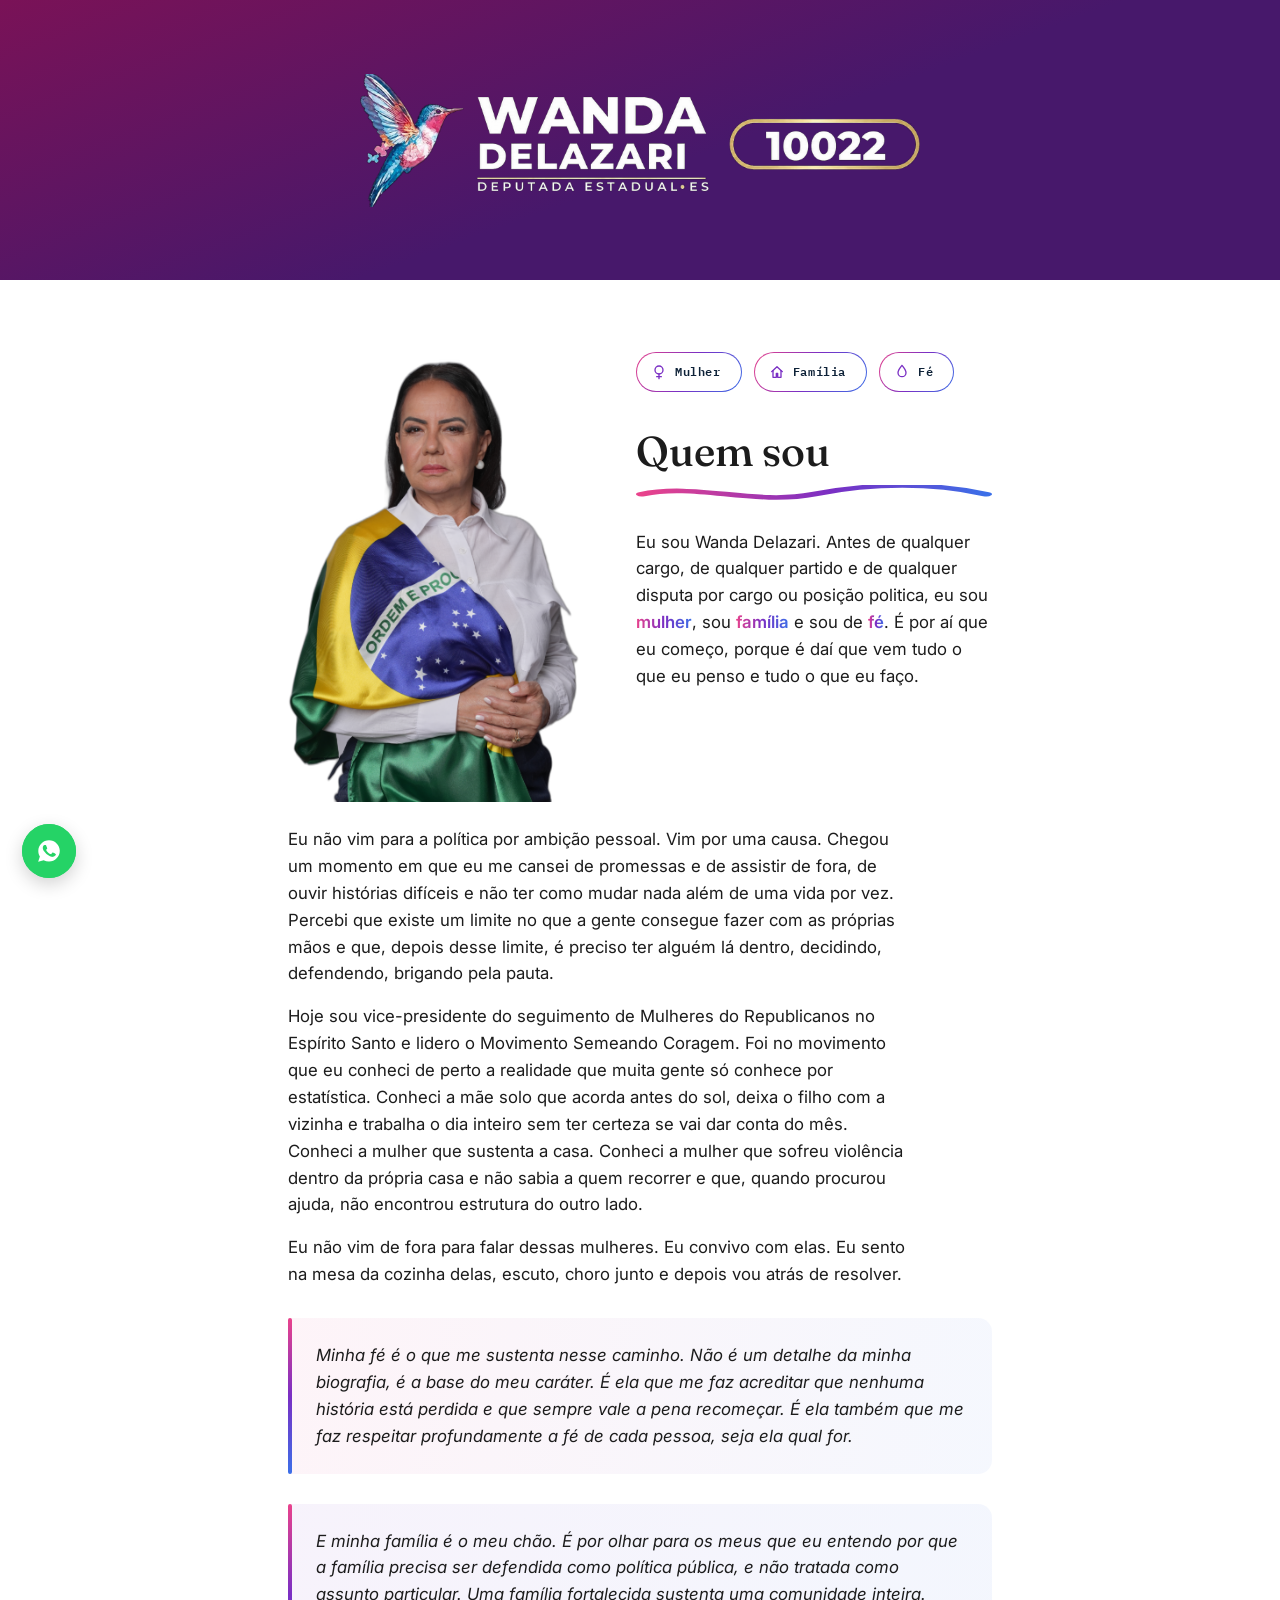
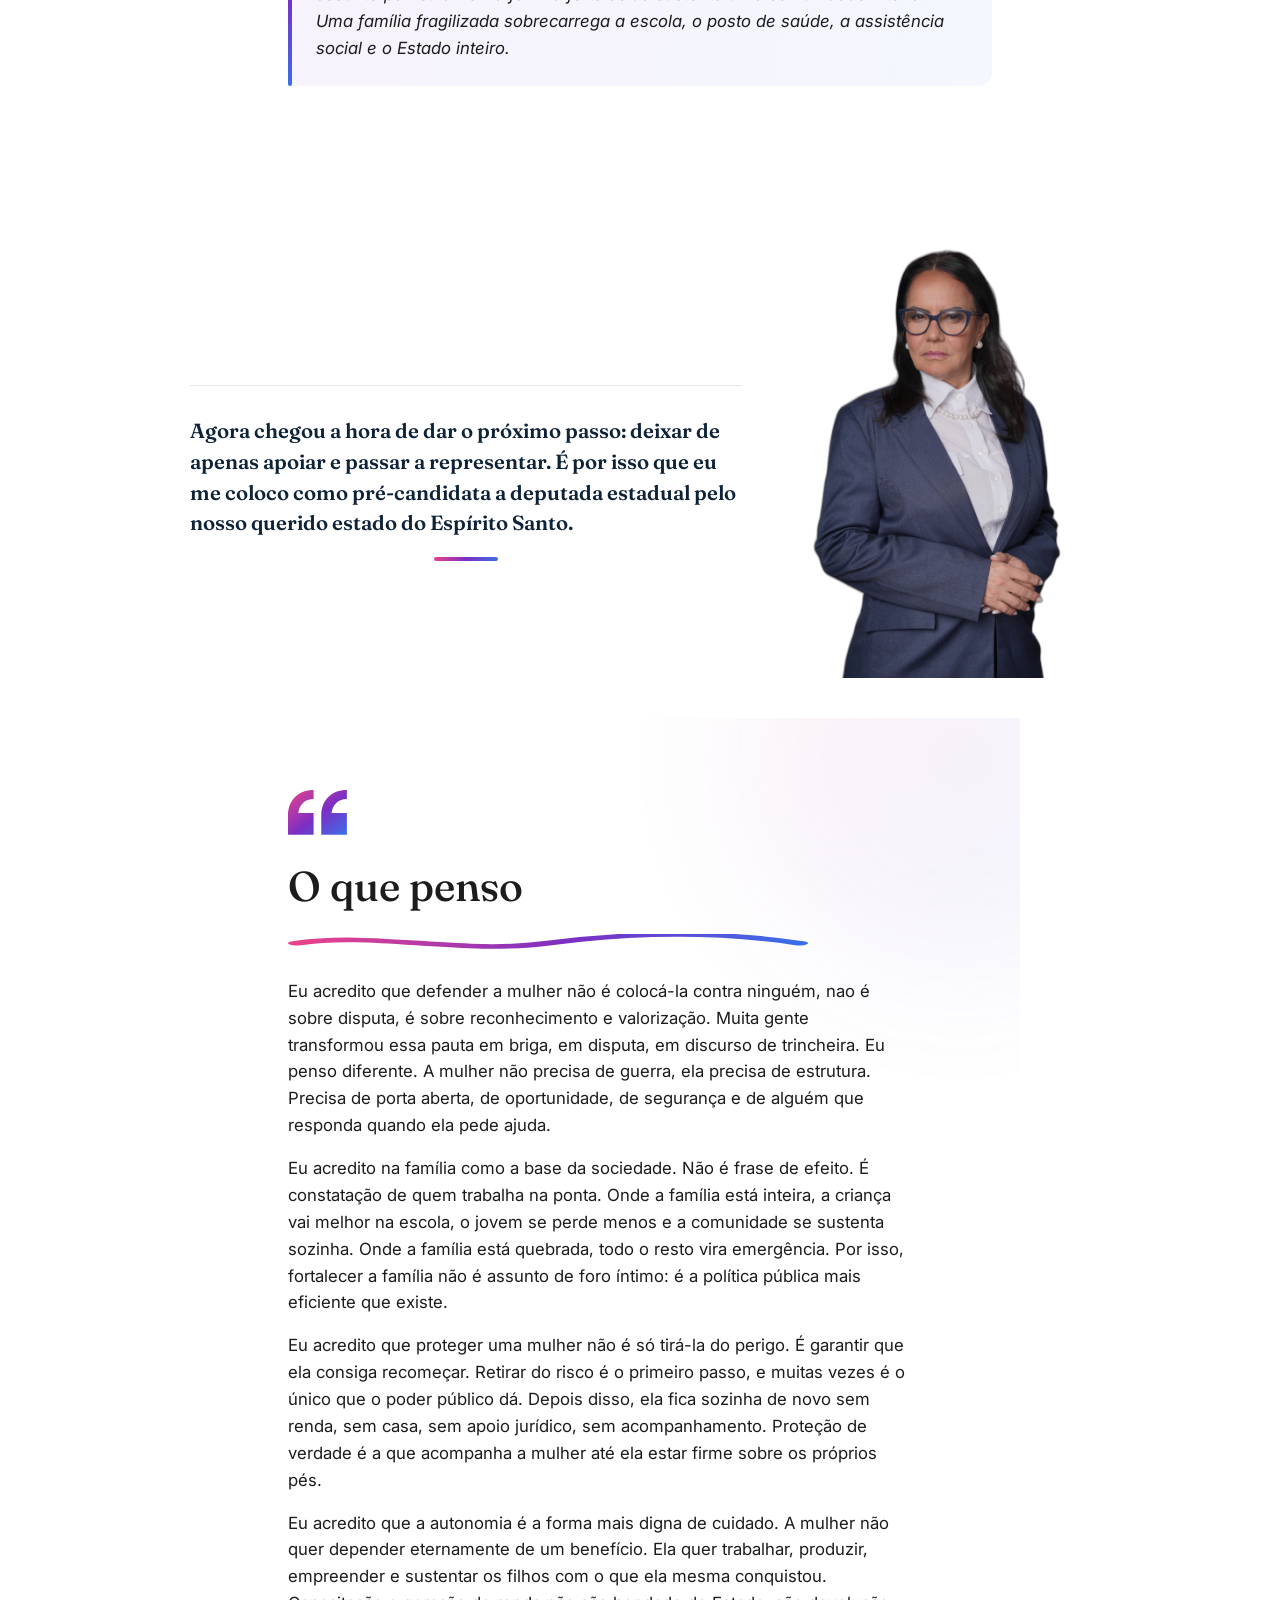
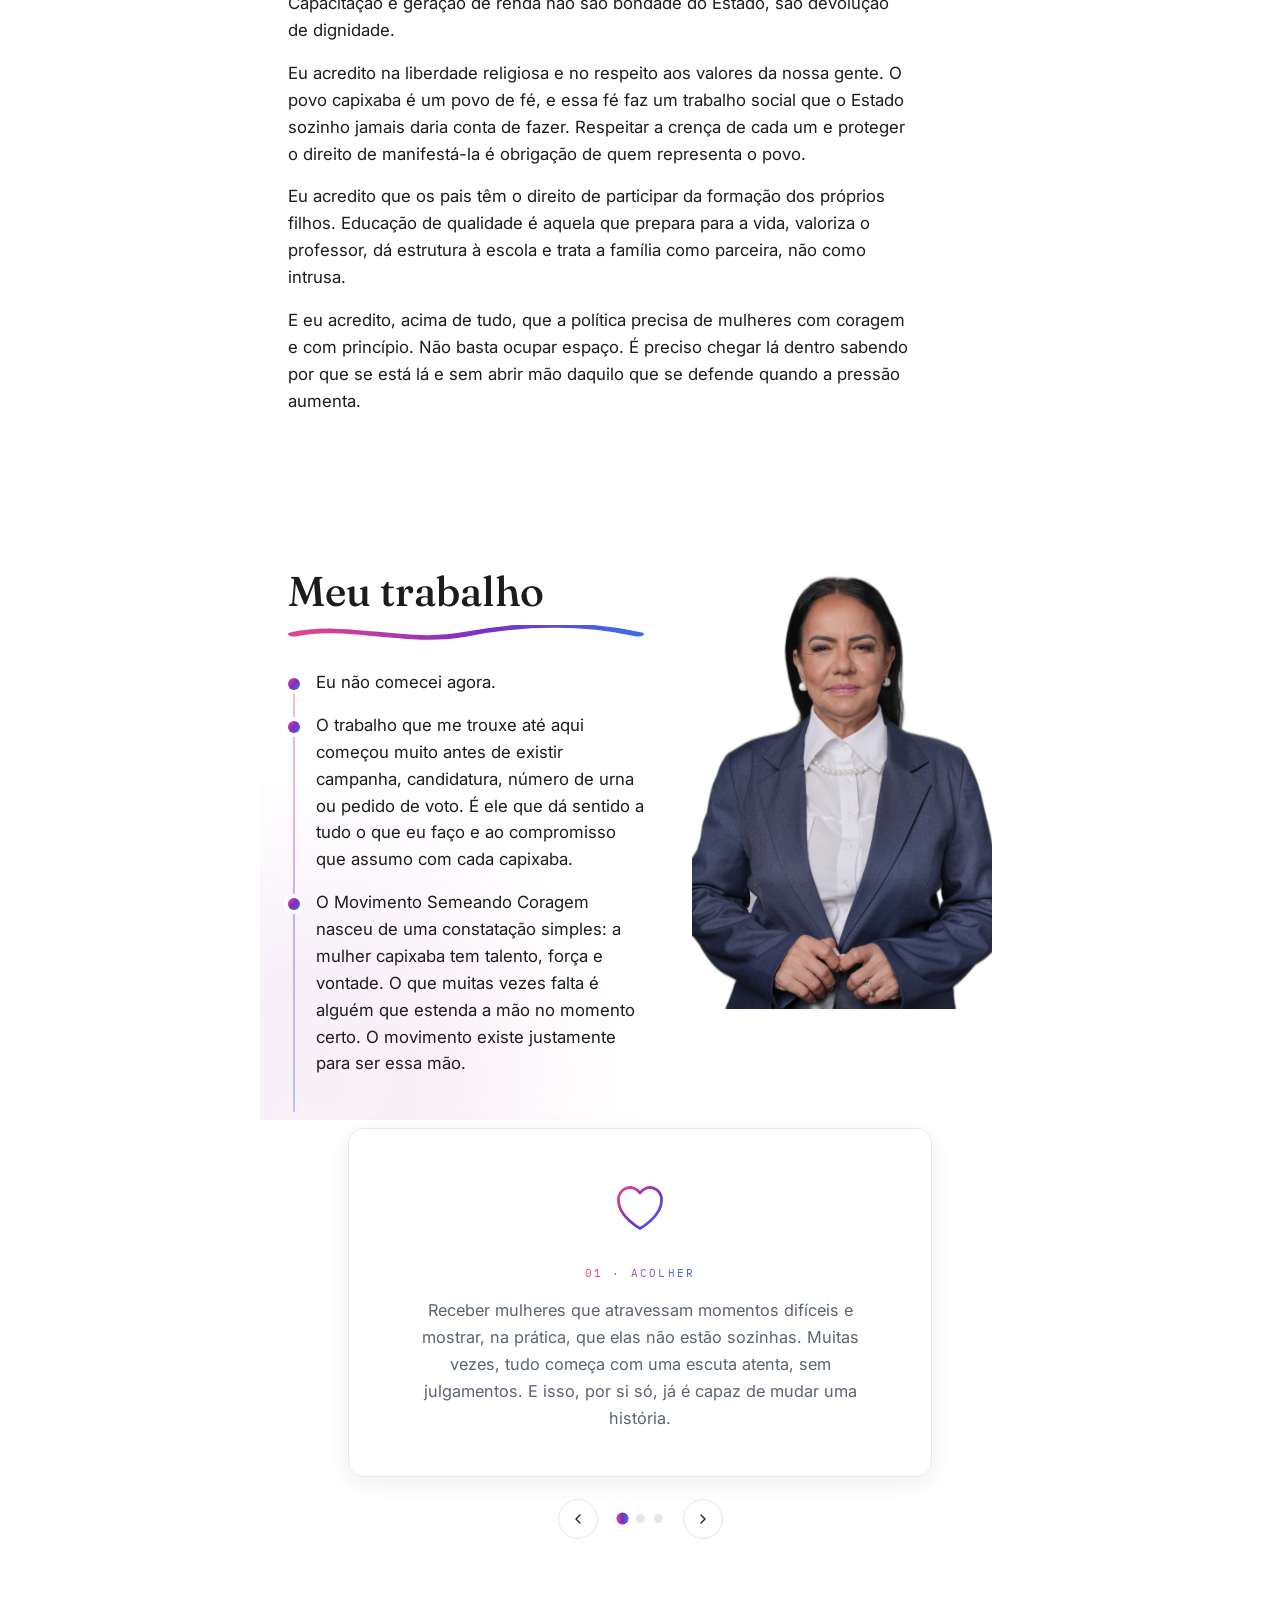
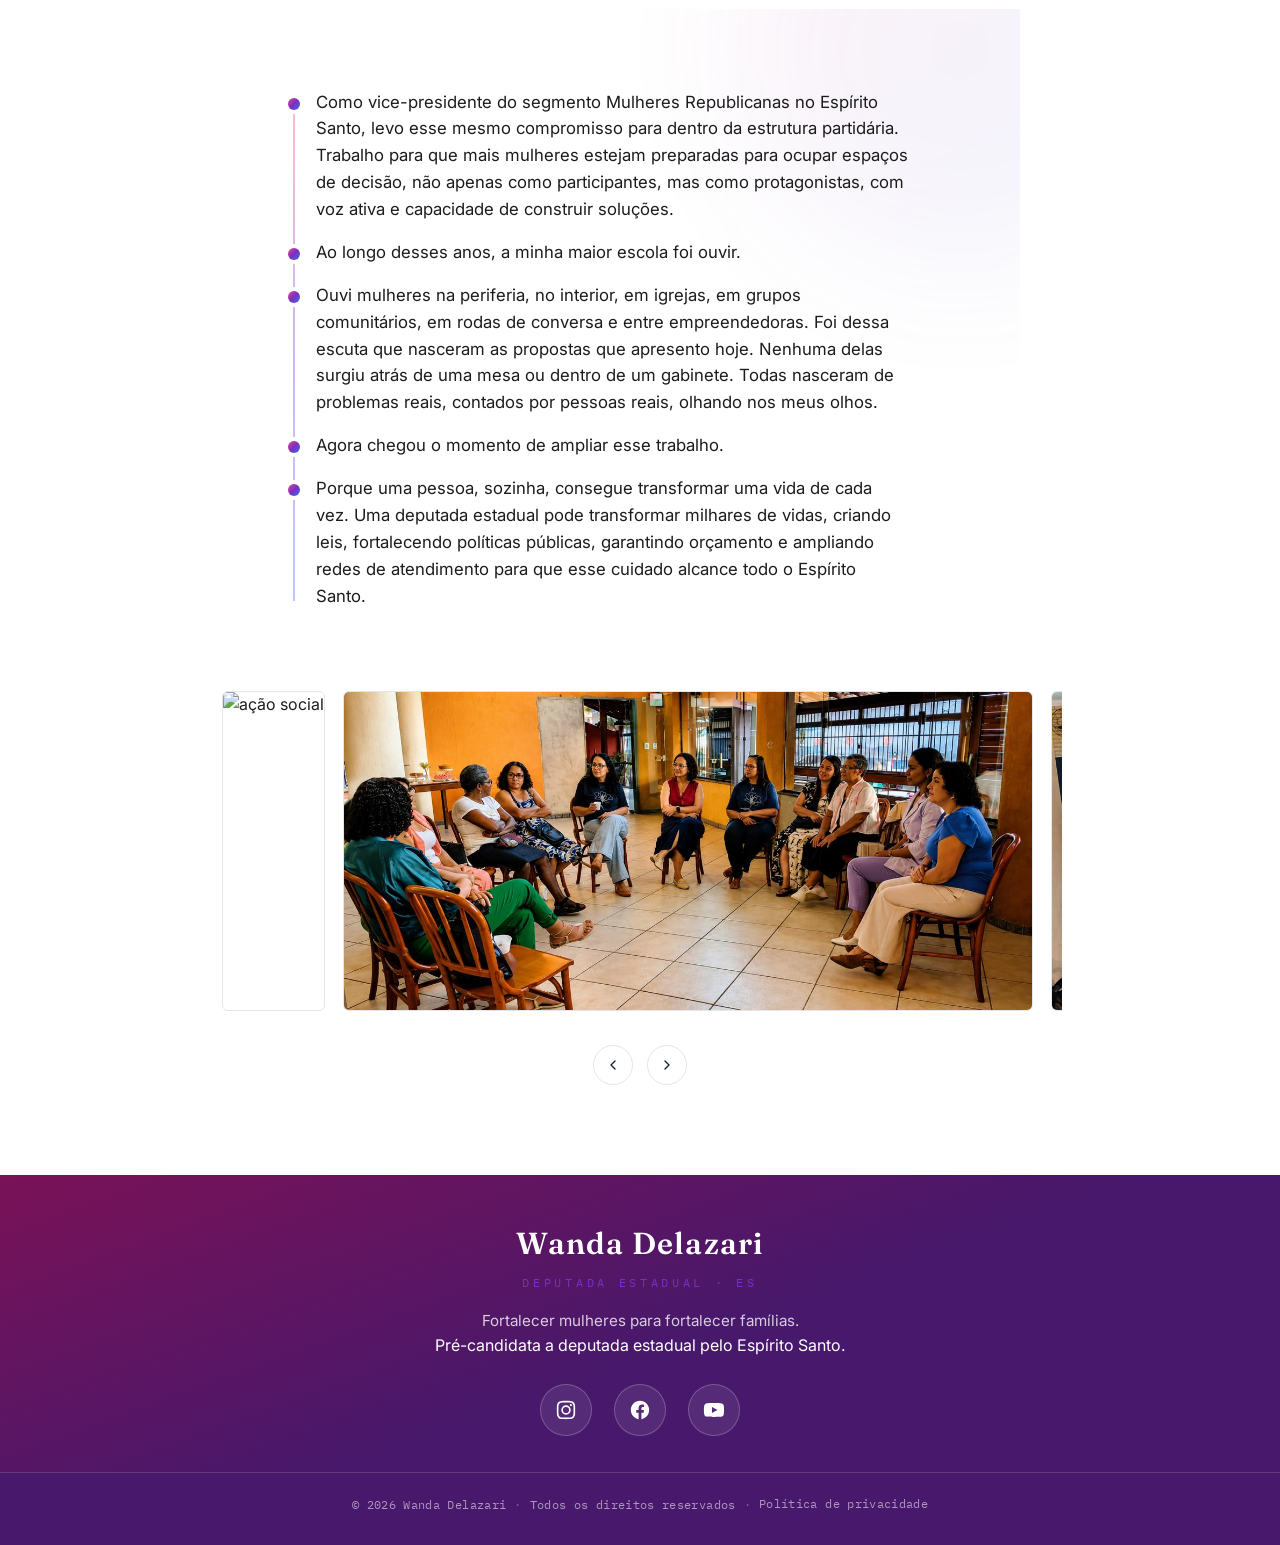
==== index.html @ 98571fc2 "Add files via upload" ====
<!DOCTYPE html>
<html lang="pt-BR">
<head>
<meta charset="UTF-8">
<meta name="viewport" content="width=device-width, initial-scale=1.0">
<title>Wanda Delazari</title>

<!-- ============================================================
     COMO EDITAR ESTE SITE (leia antes de publicar)
     1. Troque todo texto marcado XXXX / XXXXXX pelo conteúdo real.
     2. As fotos são blocos de exemplo (retângulos cinza/gradiente).
        Substitua pela sua imagem trocando o "background" do elemento
        .foto por: background-image:url('sua-foto.jpg');
        e removendo o texto de dentro do bloco.
     3. Todos os links (Instagram, WhatsApp) e o nome/ano do rodapé
        estão centralizados no objeto CONFIG no início do script.js —
        edite só ali que atualiza o site inteiro.
     4. Bloco <style id="estilos-fotos-reais"> abaixo: contém os
        estilos das 3 fotos reais inseridas (fundo branco, centralizadas,
        e os layouts lado a lado: "Quem sou" foto-esquerda/texto-direita,
        bloco "Agora chegou a hora" foto+texto alinhados à direita, e
        "Meu trabalho" texto-esquerda/foto-direita).
        Se o style.css do site já tiver essas regras, pode apagar este bloco.
     ============================================================ -->

<link rel="preconnect" href="https://fonts.googleapis.com">
<link rel="preconnect" href="https://fonts.gstatic.com" crossorigin>
<link href="https://fonts.googleapis.com/css2?family=Fraunces:ital,wght@0,300;0,500;0,600;1,500&family=Inter:wght@400;500;600&family=IBM+Plex+Mono:wght@500&display=swap" rel="stylesheet">

<!-- Ícone do site (favicon) — usa o beija-flor sem fundo -->
<link rel="icon" type="image/png" sizes="512x512" href="imagens/icone.png">
<link rel="icon" type="image/png" sizes="192x192" href="imagens/icone.png">
<link rel="icon" type="image/png" sizes="48x48" href="imagens/icone.png">
<link rel="icon" type="image/png" sizes="32x32" href="imagens/icone.png">
<link rel="icon" type="image/png" sizes="16x16" href="imagens/icone.png">
<link rel="shortcut icon" href="imagens/icone.png">
<link rel="apple-touch-icon" sizes="180x180" href="imagens/icone.png">

<link rel="stylesheet" href="style.css">

<!-- Estilos das 3 fotos reais inseridas (fundo branco + centralização + layouts lado a lado) -->
<style id="estilos-fotos-reais">
  .foto-real-wrap{
    background:#ffffff;
    display:flex;
    justify-content:center;
    align-items:center;
    padding:2.5rem 1.5rem;
  }
  .foto-real-wrap img{
    max-width:340px;
    width:100%;
    height:auto;
    display:block;
  }

  .secao-hero-quemsou{
    background:#ffffff;
  }
  .hero-quemsou{
    display:flex;
    flex-wrap:wrap;
    align-items:flex-start;
    justify-content:space-between;
    gap:2rem 3rem;
    background:#ffffff;
    margin-bottom:1.5rem;
  }
  .hero-quemsou-foto{
    flex:0 0 300px;
    margin:0 auto;
  }
  .hero-quemsou-foto img{
    width:100%;
    max-width:300px;
    height:auto;
    display:block;
    margin:0 auto;
  }
  .hero-quemsou-texto{
    flex:1 1 320px;
    min-width:260px;
  }
  .hero-quemsou-texto h2,
  .hero-quemsou-texto .linha-assinatura{
    margin-top:0;
  }
  @media (max-width:640px){
    .hero-quemsou{
      justify-content:center;
      text-align:center;
    }
    .hero-quemsou-foto{
      margin:0 auto;
    }
    .hero-quemsou-texto .pilares-badges{
      justify-content:center;
    }
  }

  /* Bloco "Agora chegou a hora..." — foto + frase juntas, alinhadas à direita */
  /* Bloco "Agora chegou a hora..." — frase à esquerda e foto à direita */
.bloco-cta-direita{
  display:flex;
  justify-content:center;
  background:#ffffff;
  padding:2.5rem 1.5rem;
}

.bloco-cta-direita-conteudo{
  width:100%;
  max-width:900px;
  display:flex;
  align-items:center;
  justify-content:center;
  gap:3rem;
}

.bloco-cta-direita-conteudo img{
  width:300px;
  max-width:100%;
  height:auto;
  display:block;
  margin:0;
  order:2;
}

.bloco-cta-direita-conteudo .chamada-final{
  flex:1;
  margin:0;
  order:1;
  text-align:left;
}

@media (max-width:640px){
  .bloco-cta-direita-conteudo{
    flex-direction:column;
    text-align:center;
  }

  .bloco-cta-direita-conteudo img,
  .bloco-cta-direita-conteudo .chamada-final{
    order:initial;
  }

  .bloco-cta-direita-conteudo .chamada-final{
    text-align:center;
  }
}

  /* Seção "Meu trabalho" — texto à esquerda, foto à direita */
  .secao-trabalho-foto{
    display:flex;
    flex-wrap:wrap;
    align-items:flex-start;
    justify-content:space-between;
    gap:2rem 3rem;
  }
  .secao-trabalho-foto-texto{
    flex:1 1 320px;
    min-width:260px;
  }
  .secao-trabalho-foto-texto h2,
  .secao-trabalho-foto-texto .linha-assinatura{
    margin-top:0;
  }
  .secao-trabalho-foto-img{
    flex:0 0 300px;
    margin:0 auto;
  }
  .secao-trabalho-foto-img img{
    width:100%;
    max-width:300px;
    height:auto;
    display:block;
    margin:0 auto;
  }
  @media (max-width:640px){
    .secao-trabalho-foto{
      justify-content:center;
      text-align:center;
    }
    .secao-trabalho-foto-img{
      margin:0 auto;
    }
  }
</style>
</head>
<body>

<!-- Gradiente compartilhado (rosa → roxo → azul) usado nas linhas decorativas e ícones -->
<svg width="0" height="0" style="position:absolute" aria-hidden="true">
  <defs>
    <linearGradient id="gradPrincipal" x1="0" y1="0" x2="1" y2="1">
      <stop offset="0%" stop-color="var(--acento-1)"/>
      <stop offset="55%" stop-color="var(--acento-2)"/>
      <stop offset="100%" stop-color="var(--acento-3)"/>
    </linearGradient>
  </defs>
</svg>

<!-- ===================== CABEÇALHO ===================== -->
<header class="faixa-azul">
  <img src="imagens/cabecalho.png" alt="Wanda Delazari — Deputada Estadual · ES — 10555" class="logo-imagem" id="logo-topo-img">
</header>
<!-- Cabeçalho: faixa azul fixa no topo com a arte oficial (logo + número) -->

<!-- ===================== FOTO 1 + QUEM SOU (lado a lado) ===================== -->
<!-- Foto com a bandeira do Brasil no canto esquerdo, com o título "Quem sou"
     e o texto de abertura subidos para o canto direito, ao lado da foto. -->
<section class="secao secao-hero-quemsou">
  <div class="hero-quemsou">
    <div class="hero-quemsou-foto">
      <img src="imagens/wanda-bandeira.png" alt="Wanda Delazari com a bandeira do Brasil">
    </div>

    <div class="hero-quemsou-texto">
      <!-- Selos dos três pilares citados no texto — entram com um leve zoom, em cascata -->
      <div class="pilares-badges">
        <span class="pilar-badge">
          <svg viewBox="0 0 24 24" fill="none" stroke="currentColor" stroke-width="2" stroke-linecap="round" stroke-linejoin="round"><circle cx="12" cy="9" r="6"/><line x1="12" y1="15" x2="12" y2="22"/><line x1="8.5" y1="19" x2="15.5" y2="19"/></svg>
          Mulher
        </span>
        <span class="pilar-badge">
          <svg viewBox="0 0 24 24" fill="none" stroke="currentColor" stroke-width="2" stroke-linecap="round" stroke-linejoin="round"><path d="M4 11.5 12 4l8 7.5"/><path d="M6 10v10h5v-6h2v6h5V10"/></svg>
          Família
        </span>
        <span class="pilar-badge">
          <svg viewBox="0 0 24 24" fill="none" stroke="currentColor" stroke-width="2" stroke-linecap="round" stroke-linejoin="round"><path d="M12 2c-3.2 4-6 7.2-6 11a6 6 0 0 0 12 0c0-3.8-2.8-7-6-11z"/></svg>
          Fé
        </span>
      </div>

      <h2>Quem sou</h2>
      <div class="linha-assinatura">
        <svg viewBox="0 0 120 14" preserveAspectRatio="none">
          <defs>
            <linearGradient id="grad1" x1="0" y1="0" x2="1" y2="0">
              <stop offset="0%" stop-color="var(--acento-1)"/>
              <stop offset="55%" stop-color="var(--acento-2)"/>
              <stop offset="100%" stop-color="var(--acento-3)"/>
            </linearGradient>
          </defs>
          <path d="M2 8 C 20 -2, 40 18, 60 8 S 100 -2, 118 8" stroke="url(#grad1)" stroke-width="4" fill="none" stroke-linecap="round"/>
        </svg>
      </div>

      <p>
        Eu sou Wanda Delazari. Antes de qualquer cargo, de qualquer partido e de
        qualquer disputa por cargo ou posição politica, eu sou <span class="destaque">mulher</span>,
        sou <span class="destaque">família</span> e sou de <span class="destaque">fé</span>.
        É por aí que eu começo, porque é daí que vem tudo o que eu penso e tudo o
        que eu faço.
      </p>
    </div>
  </div>

  <p>
    Eu não vim para a política por ambição pessoal. Vim por uma causa. Chegou
    um momento em que eu me cansei de promessas e de assistir de fora, de
    ouvir histórias difíceis e não ter como mudar nada além de uma vida por
    vez. Percebi que existe um limite no que a gente consegue fazer com as
    próprias mãos e que, depois desse limite, é preciso ter alguém lá dentro,
    decidindo, defendendo, brigando pela pauta.
  </p>
  <p>
    Hoje sou vice-presidente do seguimento de Mulheres do Republicanos no
    Espírito Santo e lidero o Movimento Semeando Coragem. Foi no movimento
    que eu conheci de perto a realidade que muita gente só conhece por
    estatística. Conheci a mãe solo que acorda antes do sol, deixa o filho
    com a vizinha e trabalha o dia inteiro sem ter certeza se vai dar conta
    do mês. Conheci a mulher que sustenta a casa. Conheci a mulher que
    sofreu violência dentro da própria casa e não sabia a quem recorrer e
    que, quando procurou ajuda, não encontrou estrutura do outro lado.
  </p>
  <p>
    Eu não vim de fora para falar dessas mulheres. Eu convivo com elas. Eu
    sento na mesa da cozinha delas, escuto, choro junto e depois vou atrás
    de resolver.
  </p>

  <!-- Bloco em destaque: trecho sobre fé -->
  <div class="bloco-destaque">
    <p>
      Minha fé é o que me sustenta nesse caminho. Não é um detalhe da minha
      biografia, é a base do meu caráter. É ela que me faz acreditar que
      nenhuma história está perdida e que sempre vale a pena recomeçar. É ela
      também que me faz respeitar profundamente a fé de cada pessoa, seja ela
      qual for.
    </p>
  </div>

  <!-- Bloco em destaque: trecho sobre família -->
  <div class="bloco-destaque bloco-destaque--alt">
    <p>
      E minha família é o meu chão. É por olhar para os meus que eu entendo
      por que a família precisa ser defendida como política pública, e não
      tratada como assunto particular. Uma família fortalecida sustenta uma
      comunidade inteira. Uma família fragilizada sobrecarrega a escola, o
      posto de saúde, a assistência social e o Estado inteiro.
    </p>
  </div>
</section>
<!-- Seção "Quem sou": foto + selos dos pilares + título lado a lado no topo,
     seguidos pelo restante do texto e blocos de destaque (fé/família) -->

<!-- ===================== FOTO 2 + CHAMADA FINAL (foto e frase à direita) ===================== -->
<div class="bloco-cta-direita">
  <div class="bloco-cta-direita-conteudo">
    <img src="imagens/wanda-lado.png" alt="Wanda Delazari">
    <p class="chamada-final">
      Agora chegou a hora de dar o próximo passo: deixar de apenas apoiar e
      passar a representar. É por isso que eu me coloco como pré-candidata a
      deputada estadual pelo nosso querido estado do Espírito Santo.
    </p>
  </div>
</div>
<!-- Bloco: foto 2 e a frase "Agora chegou a hora..." juntas, alinhadas à direita -->

<!-- ===================== O QUE PENSO ===================== -->
<section class="secao secao-decorada">
  <div class="citacao-decorativa" aria-hidden="true">
    <svg viewBox="0 0 100 80" xmlns="http://www.w3.org/2000/svg">
      <path fill="url(#gradPrincipal)" d="M0 40C0 16 16 0 40 0v14c-13 0-22 8-24 22h24v34H0V40zm52 0C52 16 68 0 92 0v14c-13 0-22 8-24 22h24v34H52V40z"/>
    </svg>
  </div>
  <h2>O que penso</h2>
  <div class="linha-assinatura">
    <svg viewBox="0 0 120 14" preserveAspectRatio="none">
      <path d="M2 8 C 20 -2, 40 18, 60 8 S 100 -2, 118 8" stroke="url(#grad1)" stroke-width="4" fill="none" stroke-linecap="round"/>
    </svg>
  </div>
  <p>
    Eu acredito que defender a mulher não é colocá-la contra ninguém, nao é sobre
    disputa, é sobre reconhecimento e valorização. Muita gente transformou essa
    pauta em briga, em disputa, em discurso de trincheira. Eu penso diferente.
    A mulher não precisa de guerra, ela precisa de estrutura. Precisa de porta
    aberta, de oportunidade, de segurança e de alguém que responda quando ela
    pede ajuda.
  </p>
  <p>
    Eu acredito na família como a base da sociedade. Não é frase de efeito.
    É constatação de quem trabalha na ponta. Onde a família está inteira,
    a criança vai melhor na escola, o jovem se perde menos e a comunidade se
    sustenta sozinha. Onde a família está quebrada, todo o resto vira
    emergência. Por isso, fortalecer a família não é assunto de foro íntimo:
    é a política pública mais eficiente que existe.
  </p>
  <p>
    Eu acredito que proteger uma mulher não é só tirá-la do perigo. É garantir
    que ela consiga recomeçar. Retirar do risco é o primeiro passo, e muitas
    vezes é o único que o poder público dá. Depois disso, ela fica sozinha de
    novo sem renda, sem casa, sem apoio jurídico, sem acompanhamento. Proteção
    de verdade é a que acompanha a mulher até ela estar firme sobre os próprios
    pés.
  </p>
  <p>
    Eu acredito que a autonomia é a forma mais digna de cuidado. A mulher não
    quer depender eternamente de um benefício. Ela quer trabalhar, produzir,
    empreender e sustentar os filhos com o que ela mesma conquistou.
    Capacitação e geração de renda não são bondade do Estado, são devolução
    de dignidade.
  </p>
  <p>
    Eu acredito na liberdade religiosa e no respeito aos valores da nossa
    gente. O povo capixaba é um povo de fé, e essa fé faz um trabalho social
    que o Estado sozinho jamais daria conta de fazer. Respeitar a crença de
    cada um e proteger o direito de manifestá-la é obrigação de quem
    representa o povo.
  </p>
  <p>
    Eu acredito que os pais têm o direito de participar da formação dos
    próprios filhos. Educação de qualidade é aquela que prepara para a vida,
    valoriza o professor, dá estrutura à escola e trata a família como
    parceira, não como intrusa.
  </p>
  <p>
    E eu acredito, acima de tudo, que a política precisa de mulheres com
    coragem e com princípio. Não basta ocupar espaço. É preciso chegar lá
    dentro sabendo por que se está lá e sem abrir mão daquilo que se defende
    quando a pressão aumenta.
  </p>
</section>
<!-- Seção "O que penso": título + linha colorida + texto sobre visão/valores -->

<!-- ===================== FOTO 3 + MEU TRABALHO (texto à esquerda, foto à direita) ===================== -->
<section class="secao secao-decorada secao-decorada--esquerda" style="padding-bottom:0;">
  <div class="secao-trabalho-foto">
    <div class="secao-trabalho-foto-texto">
      <h2>Meu trabalho</h2>
      <div class="linha-assinatura">
        <svg viewBox="0 0 120 14" preserveAspectRatio="none">
          <path d="M2 8 C 20 -2, 40 18, 60 8 S 100 -2, 118 8" stroke="url(#grad1)" stroke-width="4" fill="none" stroke-linecap="round"/>
        </svg>
      </div>
      <div class="linha-tempo">
        <p class="linha-tempo-item">Eu não comecei agora.</p>
        <p class="linha-tempo-item">
          O trabalho que me trouxe até aqui começou muito antes de existir campanha,
          candidatura, número de urna ou pedido de voto. É ele que dá sentido a
          tudo o que eu faço e ao compromisso que assumo com cada capixaba.
        </p>
        <p class="linha-tempo-item">
          O Movimento Semeando Coragem nasceu de uma constatação simples: a mulher
          capixaba tem talento, força e vontade. O que muitas vezes falta é alguém
          que estenda a mão no momento certo. O movimento existe justamente para
          ser essa mão.
        </p>
        <p class="linha-tempo-item">
          Nossa atuação acontece em três frentes:
        </p>
      </div>
    </div>
    <div class="secao-trabalho-foto-img">
      <img src="imagens/wanda-frente.png" alt="Wanda Delazari">
    </div>
  </div>
</section>
<!-- Seção "Meu trabalho": texto (título + intro sobre o Movimento Semeando Coragem) à
     esquerda, foto 3 à direita -->

<!-- ===================== SLIDER "TRÊS FRENTES" ===================== -->
<!-- Slider automático: passa sozinho a cada alguns segundos, sem precisar clicar.
     Cada frente é um card visual (ícone + título + frase curta), não um bloco de
     texto corrido. Setas e bolinhas permitem navegar manualmente também. -->
<div class="frentes-wrap">
  <div class="frentes-viewport" id="frentes-viewport">
    <div class="frentes-track" id="frentes-track">

      <article class="frente-slide">
        <div class="frente-icone frente-icone-solo" aria-hidden="true">
          <svg viewBox="0 0 64 64" fill="none" stroke="url(#gradPrincipal)" stroke-width="3" stroke-linecap="round" stroke-linejoin="round">
            <path d="M32 55C32 55 9 42.5 9 24.5A12.5 12.5 0 0 1 32 17a12.5 12.5 0 0 1 23 7.5C55 42.5 32 55 32 55z"/>
          </svg>
        </div>
        <span class="frente-numero">01 · ACOLHER</span>
        <p>Receber mulheres que atravessam momentos difíceis e mostrar, na prática, que elas não estão sozinhas. Muitas vezes, tudo começa com uma escuta atenta, sem julgamentos. E isso, por si só, já é capaz de mudar uma história.</p>
      </article>

      <article class="frente-slide">
        <div class="frente-icone frente-icone-solo" aria-hidden="true">
          <svg viewBox="0 0 64 64" fill="none" stroke="url(#gradPrincipal)" stroke-width="3" stroke-linecap="round" stroke-linejoin="round">
            <path d="M32 56V29"/>
            <path d="M32 29c0-9.4 7.6-17 17-17 0 9.4-7.6 17-17 17z"/>
            <path d="M32 34c0-7.2-5.8-13-13-13 0 7.2 5.8 13 13 13z"/>
          </svg>
        </div>
        <span class="frente-numero">02 · CAPACITAR</span>
        <p>Oferecer orientação, formação e apoio para que cada mulher conquiste sua autonomia financeira. Porque independência transforma um auxílio momentâneo em uma mudança de vida permanente.</p>
      </article>

      <article class="frente-slide">
        <div class="frente-icone frente-icone-rede" aria-hidden="true">
          <svg viewBox="0 0 64 64" fill="none" stroke="url(#gradPrincipal)" stroke-width="3" stroke-linecap="round" stroke-linejoin="round">
            <circle cx="14" cy="16" r="7"/>
            <circle cx="50" cy="16" r="7"/>
            <circle cx="32" cy="50" r="7"/>
            <path d="M18.5 21 27.5 43M45.5 21 36.5 43M21 16h22"/>
          </svg>
        </div>
        <span class="frente-numero">03 · CONECTAR</span>
        <p>Criar uma rede de apoio onde mulheres fortalecem outras mulheres. Quem já venceu desafios ajuda quem ainda está começando a caminhar.</p>
      </article>

    </div>
  </div>

  <div class="frentes-controles">
    <button class="carrossel-btn" id="frentes-prev" aria-label="Frente anterior">
      <svg viewBox="0 0 24 24" fill="none" stroke-width="2" stroke-linecap="round" stroke-linejoin="round"><polyline points="15 18 9 12 15 6"/></svg>
    </button>
    <div class="frentes-dots" id="frentes-dots">
      <button class="frente-dot ativo" data-index="0" aria-label="Ir para Acolher"></button>
      <button class="frente-dot" data-index="1" aria-label="Ir para Capacitar"></button>
      <button class="frente-dot" data-index="2" aria-label="Ir para Conectar"></button>
    </div>
    <button class="carrossel-btn" id="frentes-next" aria-label="Próxima frente">
      <svg viewBox="0 0 24 24" fill="none" stroke-width="2" stroke-linecap="round" stroke-linejoin="round"><polyline points="9 18 15 12 9 6"/></svg>
    </button>
  </div>
</div>

<!-- ===================== CONTINUAÇÃO "MEU TRABALHO" ===================== -->
<section class="secao secao-decorada">
  <div class="linha-tempo">
    <p class="linha-tempo-item">
      Como vice-presidente do segmento Mulheres Republicanas no Espírito Santo,
      levo esse mesmo compromisso para dentro da estrutura partidária. Trabalho
      para que mais mulheres estejam preparadas para ocupar espaços de decisão,
      não apenas como participantes, mas como protagonistas, com voz ativa e
      capacidade de construir soluções.
    </p>
    <p class="linha-tempo-item">Ao longo desses anos, a minha maior escola foi ouvir.</p>
    <p class="linha-tempo-item">
      Ouvi mulheres na periferia, no interior, em igrejas, em grupos
      comunitários, em rodas de conversa e entre empreendedoras. Foi dessa
      escuta que nasceram as propostas que apresento hoje. Nenhuma delas surgiu
      atrás de uma mesa ou dentro de um gabinete. Todas nasceram de problemas
      reais, contados por pessoas reais, olhando nos meus olhos.
    </p>
    <p class="linha-tempo-item">Agora chegou o momento de ampliar esse trabalho.</p>
    <p class="linha-tempo-item">
      Porque uma pessoa, sozinha, consegue transformar uma vida de cada vez.
      Uma deputada estadual pode transformar milhares de vidas, criando leis,
      fortalecendo políticas públicas, garantindo orçamento e ampliando redes
      de atendimento para que esse cuidado alcance todo o Espírito Santo.
    </p>
  </div>
</section>
<!-- Seção de continuação: atuação partidária, método de escuta e fechamento -->

<!-- ===================== CARROSSEL DE FOTOS ===================== -->
<!-- Carrossel: fotos em quadrado, mesmo tamanho — arraste no celular ou use as setas -->
<div class="carrossel-wrap">
  <div class="carrossel" id="carrossel">
    <div class="carrossel-item"><img src="imagens/projeto-social.jpeg" alt="ação social"></div>
    <div class="carrossel-item"><img src="imagens/projeto-social2.jpeg" alt="ação social"></div>
    <div class="carrossel-item"><img src="imagens/projeto-social3.jpeg" alt="ação social"></div>
  </div>
  <div class="carrossel-nav">
    <button class="carrossel-btn" id="carrossel-prev" aria-label="Foto anterior">
      <svg viewBox="0 0 24 24" fill="none" stroke-width="2" stroke-linecap="round" stroke-linejoin="round"><polyline points="15 18 9 12 15 6"/></svg>
    </button>
    <button class="carrossel-btn" id="carrossel-next" aria-label="Próxima foto">
      <svg viewBox="0 0 24 24" fill="none" stroke-width="2" stroke-linecap="round" stroke-linejoin="round"><polyline points="9 18 15 12 9 6"/></svg>
    </button>
  </div>
</div>

<!-- ===================== RODAPÉ ===================== -->
<footer>
  <div class="faixa-azul faixa-azul-rodape">
    <div class="logo pequeno" id="logo-rodape">XXXX</div>
    <div class="logo-sub pequeno" id="logo-sub-rodape">XXXXXX</div>
    <p class="rodape-texto" id="rodape-texto">
      Fortalecer mulheres para fortalecer famílias.  
    </p>
      Pré-candidata a deputada estadual pelo Espírito Santo.
    </p>
    <!-- Rodapé: repete o logo (menor) e traz uma mensagem final de encerramento -->

    <div class="redes-sociais">
      <a href="#" id="link-instagram" class="rede-icone" target="_blank" rel="noopener" aria-label="Instagram">
        <svg viewBox="0 0 24 24"><path d="M12 2c-2.72 0-3.06.01-4.12.06-1.06.05-1.79.22-2.43.47a4.9 4.9 0 0 0-1.77 1.15A4.9 4.9 0 0 0 2.53 5.45c-.25.64-.42 1.37-.47 2.43C2.01 8.94 2 9.28 2 12s.01 3.06.06 4.12c.05 1.06.22 1.79.47 2.43.26.66.6 1.22 1.15 1.77.55.55 1.11.9 1.77 1.15.64.25 1.37.42 2.43.47C8.94 21.99 9.28 22 12 22s3.06-.01 4.12-.06c1.06-.05 1.79-.22 2.43-.47a4.9 4.9 0 0 0 1.77-1.15 4.9 4.9 0 0 0 1.15-1.77c.25-.64.42-1.37.47-2.43.05-1.06.06-1.4.06-4.12s-.01-3.06-.06-4.12c-.05-1.06-.22-1.79-.47-2.43a4.9 4.9 0 0 0-1.15-1.77A4.9 4.9 0 0 0 18.55 2.53c-.64-.25-1.37-.42-2.43-.47C15.06 2.01 14.72 2 12 2Zm0 1.8c2.67 0 2.99.01 4.04.06.98.04 1.51.21 1.86.35.47.18.8.4 1.15.75.35.35.57.68.75 1.15.14.35.31.88.35 1.86.05 1.05.06 1.37.06 4.04s-.01 2.99-.06 4.04c-.04.98-.21 1.51-.35 1.86-.18.47-.4.8-.75 1.15-.35.35-.68.57-1.15.75-.35.14-.88.31-1.86.35-1.05.05-1.37.06-4.04.06s-2.99-.01-4.04-.06c-.98-.04-1.51-.21-1.86-.35a3.1 3.1 0 0 1-1.15-.75 3.1 3.1 0 0 1-.75-1.15c-.14-.35-.31-.88-.35-1.86C3.81 14.99 3.8 14.67 3.8 12s.01-2.99.06-4.04c.04-.98.21-1.51.35-1.86.18-.47.4-.8.75-1.15.35-.35.68-.57 1.15-.75.35-.14.88-.31 1.86-.35C9.01 3.81 9.33 3.8 12 3.8Zm0 3.05a5.15 5.15 0 1 0 0 10.3 5.15 5.15 0 0 0 0-10.3Zm0 8.5a3.35 3.35 0 1 1 0-6.7 3.35 3.35 0 0 1 0 6.7Zm6.55-8.7a1.2 1.2 0 1 1-2.4 0 1.2 1.2 0 0 1 2.4 0Z"/></svg>
      </a>
      <a href="#" id="link-facebook" class="rede-icone" target="_blank" rel="noopener" aria-label="Facebook">
        <svg viewBox="0 0 24 24"><path d="M22 12.06C22 6.5 17.52 2 12 2S2 6.5 2 12.06c0 5 3.66 9.17 8.44 9.94v-7.03H7.9v-2.9h2.54V9.85c0-2.5 1.49-3.89 3.77-3.89 1.09 0 2.24.2 2.24.2v2.46h-1.26c-1.24 0-1.63.77-1.63 1.56v1.88h2.78l-.44 2.9h-2.34V22c4.78-.77 8.44-4.94 8.44-9.94"/></svg>
      </a>
      <a href="#" id="link-youtube" class="rede-icone" target="_blank" rel="noopener" aria-label="YouTube">
        <svg viewBox="0 0 24 24"><path d="M23 12s0-3.5-.45-5.17a2.8 2.8 0 0 0-2-2C18.9 4.4 12 4.4 12 4.4s-6.9 0-8.55.43a2.8 2.8 0 0 0-2 2C1 8.5 1 12 1 12s0 3.5.45 5.17a2.8 2.8 0 0 0 2 2C5.1 19.6 12 19.6 12 19.6s6.9 0 8.55-.43a2.8 2.8 0 0 0 2-2C23 15.5 23 12 23 12M9.8 15.3V8.7l6 3.3-6 3.3z"/></svg>
      </a>
    </div>
    <!-- Ícones circulares para as redes sociais — links configurados no bloco CONFIG do script.js -->
  </div>

  <div class="rodape-base">
    <div class="copyright">
      <span>&copy; <span id="ano-atual">2026</span> Wanda Delazari</span>
      <span class="ponto">·</span>
      <span>Todos os direitos reservados</span>
      <span class="ponto">·</span>
      <a href="politica-de-privacidade.html">Política de privacidade</a>
    </div>
    <!-- Linha fina + ano/direitos autorais + link para a página de política de privacidade -->
  </div>
</footer>

<!-- ===================== BOTÕES FIXOS ===================== -->
<!-- Botão "voltar ao topo": fica fixo na tela, só aparece depois de rolar a página -->
<button id="btn-topo" class="btn-fixo" aria-label="Voltar ao topo">
  <svg viewBox="0 0 24 24" fill="none" stroke-width="2.4" stroke-linecap="round" stroke-linejoin="round"><polyline points="18 15 12 9 6 15"/></svg>
</button>

<!-- Botão do WhatsApp: fica fixo na tela o tempo todo, em qualquer parte do site -->
<a id="btn-wpp" class="btn-fixo" href="#" target="_blank" rel="noopener" aria-label="Falar no WhatsApp">
  <svg viewBox="0 0 24 24"><path d="M12.04 2C6.58 2 2.13 6.45 2.13 11.91c0 1.87.5 3.63 1.44 5.16L2 22l5.09-1.53a9.87 9.87 0 0 0 4.95 1.32h.01c5.46 0 9.9-4.45 9.9-9.91C21.95 6.45 17.5 2 12.04 2m5.8 14.03c-.24.68-1.4 1.3-1.93 1.36-.5.06-1.02.27-3.43-.72a12.1 12.1 0 0 1-5-4.4c-.37-.5-1.2-1.6-1.2-3.06 0-1.46.77-2.17 1.04-2.46.27-.3.6-.37.8-.37.2 0 .4 0 .58.01.19.01.44-.07.68.53.25.6.85 2.08.92 2.23.07.16.12.34.02.55-.1.2-.15.33-.3.5-.15.18-.31.4-.44.53-.15.15-.3.32-.13.62.17.3.76 1.26 1.63 2.04 1.12 1 2.06 1.32 2.36 1.47.3.15.47.13.65-.08.18-.2.75-.87.95-1.17.2-.3.4-.25.66-.15.27.1 1.72.82 2.02.97.3.15.5.22.57.35.08.13.08.72-.16 1.4"/></svg>
</a>

<script src="script.js"></script>
</body>
</html>
---- style.css ----
:root{
  --azul-escuro:   #0E2238;
  --azul-medio:    #163457;
  --branco:        #FFFFFF;
  --texto:         #1C1C1C;
  --texto-suave:   #5A6472;
  --linha-clara:   #E3E6EA;
  --acento-1:      #E9438C; /* rosa */
  --acento-2:      #7A2FC4; /* roxo */
  --acento-3:      #3B6FE8; /* azul */
  --faixa-1:       #7A1257; /* rosa profundo — cabeçalho/rodapé */
  --faixa-2:       #47186B; /* roxo profundo — cabeçalho/rodapé */
  --faixa-3:       #47186B; /* azul profundo — cabeçalho/rodapé */
  --wpp-verde:     #25D366;
  --fonte-titulo:  'Fraunces', serif;
  --fonte-corpo:   'Inter', sans-serif;
  --fonte-mono:    'IBM Plex Mono', monospace;
}

*{ margin:0; padding:0; box-sizing:border-box; }

html{ scroll-behavior:smooth; }

body{
  background:var(--branco);
  color:var(--texto);
  font-family:var(--fonte-corpo);
  line-height:1.6;
  -webkit-font-smoothing:antialiased;
  overflow-x:hidden;
}

img{ max-width:100%; display:block; }

/* ---------- linha assinatura (ondulada, gradiente) ---------- */
.linha-assinatura{
  width:100%;
  max-width:520px;
  height:16px;
  margin-top:14px;
  margin-bottom:28px;
}
.linha-assinatura svg{ width:100%; height:100%; display:block; }

/* ---------- CABEÇALHO / RODAPÉ (faixa azul) ---------- */
.faixa-azul{
  background:linear-gradient(160deg, var(--faixa-1) 0%, var(--faixa-2) 55%, var(--faixa-3) 100%);
  width:100%;
  display:flex;
  align-items:center;
  justify-content:center;
  text-align:center;
  color:var(--branco);
  padding:70px 24px;
}
header.faixa-azul{ min-height:280px; flex-direction:column; }
footer .faixa-azul-rodape{ min-height:150px; flex-direction:column; padding:44px 24px 36px; }

.logo{
  font-family:var(--fonte-titulo);
  font-weight:600;
  letter-spacing:0.04em;
  font-size:clamp(2.2rem, 6vw, 3.6rem);
}
.logo-imagem{
  width:100%;
  max-width:560px;
  height:auto;
}
.logo-sub{
  font-family:var(--fonte-mono);
  font-size:0.72rem;
  letter-spacing:0.32em;
  text-transform:uppercase;
  color:var(--acento-2);
  margin-top:10px;
}
.logo.pequeno{ font-size:clamp(1.4rem, 4vw, 1.9rem); }
.logo-sub.pequeno{ margin-top:6px; }

/* ---------- FOTOS DE SEÇÃO (placeholders) ---------- */
.foto{
  width:100%;
  aspect-ratio:16/8;
  background:
    linear-gradient(135deg, rgba(39,158,147,0.14), rgba(242,180,65,0.14)),
    repeating-linear-gradient(45deg, #F4F5F7 0 2px, #ECEEF1 2px 40px);
  display:flex;
  align-items:center;
  justify-content:center;
  color:var(--texto-suave);
  font-family:var(--fonte-mono);
  font-size:0.78rem;
  letter-spacing:0.05em;
  text-align:center;
  border-top:1px solid var(--linha-clara);
  border-bottom:1px solid var(--linha-clara);
}
.foto span{
  background:rgba(255,255,255,0.85);
  padding:8px 16px;
  border-radius:100px;
}

/* ---------- SEÇÕES DE TEXTO ---------- */
.secao{
  max-width:760px;
  margin:0 auto;
  padding:72px 28px;
}
.secao h2{
  font-family:var(--fonte-titulo);
  font-weight:500;
  font-size:clamp(1.9rem, 4.5vw, 2.6rem);
}
.secao p{
  font-size:1.05rem;
  color:var(--texto);
  max-width:620px;
}
.secao p + p{ margin-top:16px; }

/* ---------- CARROSSEL "MEU TRABALHO" ---------- */
.carrossel-wrap{
  position:relative;
  max-width:900px;
  margin:0 auto;
  padding:0 28px 90px;
}
.carrossel{
  display:flex;
  gap:18px;
  overflow-x:auto;
  scroll-snap-type:x mandatory;
  padding:10px 4px 16px;
  scrollbar-width:none;
  align-items:center;
}
.carrossel::-webkit-scrollbar{ display:none; }
.carrossel-item{
  flex:0 0 auto;
  height:320px;
  width:auto;
  scroll-snap-align:center;
  border-radius:6px;
  overflow:hidden;
  border:1px solid var(--linha-clara);
}
.carrossel-item img{
  height:100%;
  width:auto;
  max-width:none;
  display:block;
}
.carrossel-item span{
  background:rgba(255,255,255,0.85);
  padding:8px 16px;
  border-radius:100px;
}
.carrossel-nav{
  display:flex;
  justify-content:center;
  gap:14px;
  margin-top:18px;
}
.carrossel-btn{
  width:40px;
  height:40px;
  border-radius:50%;
  border:1px solid var(--linha-clara);
  background:var(--branco);
  display:flex;
  align-items:center;
  justify-content:center;
  cursor:pointer;
  transition:background 0.2s ease, transform 0.15s ease;
}
.carrossel-btn:hover{ background:#F4F5F7; transform:translateY(-1px); }
.carrossel-btn svg{ width:16px; height:16px; stroke:var(--azul-escuro); }

/* ---------- SLIDER "TRÊS FRENTES" (um card por vez, avança sozinho) ---------- */
.frentes-wrap{
  position:relative;
  max-width:640px;
  margin:0 auto;
  padding:8px 28px 70px;
}
.frentes-viewport{
  overflow:hidden;
  border-radius:16px;
  border:1px solid var(--linha-clara);
  box-shadow:0 6px 24px rgba(14,34,56,0.07);
}
.frentes-track{
  display:flex;
  transition:transform 0.65s cubic-bezier(.65,0,.35,1);
}
.frente-slide{
  flex:0 0 100%;
  width:100%;
  box-sizing:border-box;
  background:var(--branco);
  padding:48px 40px 44px;
  text-align:center;
}
.frente-icone{
  width:60px;
  height:60px;
  margin:0 auto 22px;
}
.frente-icone svg{ width:100%; height:100%; }
.frente-numero{
  display:inline-block;
  font-family:var(--fonte-mono);
  font-size:0.7rem;
  letter-spacing:0.2em;
  background:linear-gradient(90deg, var(--acento-1), var(--acento-3));
  -webkit-background-clip:text;
  background-clip:text;
  color:transparent;
  margin-bottom:14px;
}
.frente-slide h3{
  font-family:var(--fonte-titulo);
  font-weight:600;
  font-size:1.7rem;
  color:var(--azul-escuro);
  margin-bottom:16px;
}
.frente-slide p{
  font-size:1.02rem;
  color:var(--texto-suave);
  line-height:1.65;
  max-width:440px;
  margin:0 auto;
}

.frentes-controles{
  display:flex;
  align-items:center;
  justify-content:center;
  gap:20px;
  margin-top:22px;
}
.frentes-dots{
  display:flex;
  align-items:center;
  gap:9px;
}
.frente-dot{
  width:9px;
  height:9px;
  border-radius:50%;
  border:none;
  padding:0;
  background:var(--linha-clara);
  cursor:pointer;
  transition:background 0.25s ease, transform 0.25s ease;
}
.frente-dot.ativo{
  background:linear-gradient(90deg, var(--acento-1), var(--acento-2), var(--acento-3));
  transform:scale(1.35);
}

/* ---------- SELOS "MULHER · FAMÍLIA · FÉ" (seção Quem sou) ---------- */
.pilares-badges{
  display:flex;
  flex-wrap:wrap;
  gap:12px;
  margin-bottom:26px;
}
.pilar-badge{
  display:inline-flex;
  align-items:center;
  gap:8px;
  padding:9px 20px 9px 14px;
  border-radius:100px;
  background:
    linear-gradient(var(--branco), var(--branco)) padding-box,
    linear-gradient(120deg, var(--acento-1), var(--acento-2), var(--acento-3)) border-box;
  border:1.5px solid transparent;
  font-family:var(--fonte-mono);
  font-size:0.78rem;
  letter-spacing:0.05em;
  font-weight:600;
  color:var(--azul-escuro);
  opacity:0;
  transform:scale(0.85);
  transition:opacity 0.5s ease, transform 0.5s ease;
}
.pilar-badge.visivel{ opacity:1; transform:scale(1); }
.pilar-badge:nth-child(1){ transition-delay:0s; }
.pilar-badge:nth-child(2){ transition-delay:.12s; }
.pilar-badge:nth-child(3){ transition-delay:.24s; }
.pilar-badge svg{ width:16px; height:16px; color:var(--acento-2); flex-shrink:0; }

/* ---------- TEXTO EM DESTAQUE (gradiente) ---------- */
.destaque{
  background:linear-gradient(90deg, var(--acento-1), var(--acento-2), var(--acento-3));
  -webkit-background-clip:text;
  background-clip:text;
  color:transparent;
  font-weight:600;
}

/* ---------- BLOCOS DE DESTAQUE (trechos sobre fé / família) ---------- */
.bloco-destaque{
  position:relative;
  margin:30px 0;
  padding:24px 28px;
  border-radius:4px 14px 14px 4px;
  background:linear-gradient(100deg, rgba(233,67,140,0.06), rgba(59,111,232,0.05));
}
.bloco-destaque::before{
  content:'';
  position:absolute;
  left:0; top:0; bottom:0;
  width:4px;
  border-radius:4px;
  background:linear-gradient(180deg, var(--acento-1), var(--acento-2), var(--acento-3));
}
.bloco-destaque p{
  margin:0;
  max-width:none;
  font-style:italic;
  color:var(--texto);
}
.bloco-destaque--alt{
  background:linear-gradient(100deg, rgba(122,47,196,0.06), rgba(59,111,232,0.06));
}

/* ---------- CHAMADA FINAL (seção Quem sou) ---------- */
.chamada-final{
  text-align:center;
  font-family:var(--fonte-titulo);
  font-weight:600;
  font-size:1.28rem;
  line-height:1.5;
  color:var(--azul-escuro);
  max-width:560px !important;
  margin:40px auto 0 !important;
  padding-top:30px;
  border-top:1px solid var(--linha-clara);
}
.chamada-final::after{
  content:'';
  display:block;
  width:64px;
  height:4px;
  margin:18px auto 0;
  border-radius:4px;
  background:linear-gradient(90deg, var(--acento-1), var(--acento-2), var(--acento-3));
}

/* ---------- ANIMAÇÃO: revelar ao rolar a página ---------- */
.reveal{
  opacity:0;
  transform:translateY(26px);
  transition:opacity 0.7s ease, transform 0.7s ease;
}
.reveal.visivel{
  opacity:1;
  transform:translateY(0);
}
/* leve cascata entre parágrafos de uma mesma seção */
.secao p:nth-of-type(1){ transition-delay:0s; }
.secao p:nth-of-type(2){ transition-delay:.08s; }
.secao p:nth-of-type(3){ transition-delay:.16s; }
.secao p:nth-of-type(4){ transition-delay:.24s; }
.secao p:nth-of-type(5){ transition-delay:.32s; }
.secao p:nth-of-type(6){ transition-delay:.4s; }
.secao p:nth-of-type(7){ transition-delay:.48s; }

/* ---------- MANCHAS DECORATIVAS DE FUNDO (rosa/roxo/azul) ---------- */
.secao-decorada{
  position:relative;
  overflow:hidden;
}
.secao-decorada::before{
  content:'';
  position:absolute;
  width:440px;
  height:440px;
  border-radius:50%;
  background:linear-gradient(135deg, var(--acento-1), var(--acento-3));
  opacity:0.07;
  filter:blur(70px);
  top:-180px;
  right:-160px;
  pointer-events:none;
}
.secao-decorada--esquerda::before{
  top:auto;
  right:auto;
  left:-160px;
  bottom:-180px;
  background:linear-gradient(135deg, var(--acento-2), var(--acento-1));
}

/* ---------- ÍCONE DE CITAÇÃO DECORATIVO ---------- */
.citacao-decorativa{
  width:64px;
  height:auto;
  opacity:0.9;
  margin-bottom:12px;
}
.citacao-decorativa svg{ width:100%; height:100%; display:block; }

/* ---------- LINHA DO TEMPO (parágrafos de "Meu trabalho") ---------- */
.linha-tempo{
  position:relative;
  margin-top:8px;
}
.linha-tempo::before{
  content:'';
  position:absolute;
  left:5px;
  top:8px;
  bottom:8px;
  width:2px;
  background:linear-gradient(180deg, var(--acento-1), var(--acento-2), var(--acento-3));
  opacity:0.35;
}
.linha-tempo-item{
  position:relative;
  padding-left:28px;
}
.linha-tempo-item::before{
  content:'';
  position:absolute;
  left:0;
  top:9px;
  width:12px;
  height:12px;
  border-radius:50%;
  background:linear-gradient(135deg, var(--acento-1), var(--acento-2), var(--acento-3));
  box-shadow:0 0 0 4px var(--branco);
}
.linha-tempo-item + .linha-tempo-item{ margin-top:16px; }

@media (prefers-reduced-motion:reduce){
  .reveal{ opacity:1; transform:none; transition:none; }
  .pilar-badge{ opacity:1; transform:none; transition:none; }
}

/* ---------- RODAPÉ ---------- */
footer{ background:var(--faixa-3); }
.rodape-texto{
  font-size:0.95rem;
  color:rgba(255,255,255,0.78);
  max-width:420px;
  margin-top:16px;
}

.redes-sociais{
  display:flex;
  flex-wrap:wrap;
  align-items:center;
  justify-content:center;
  gap:22px;
  margin-top:26px;
}
.rede-icone{
  width:52px;
  height:52px;
  border-radius:50%;
  display:flex;
  align-items:center;
  justify-content:center;
  background:rgba(255,255,255,0.08);
  border:1px solid rgba(255,255,255,0.22);
  transition:transform 0.2s ease, background 0.2s ease;
}
.rede-icone:hover{ transform:translateY(-3px); background:rgba(255,255,255,0.16); }
.rede-icone svg{ width:22px; height:22px; fill:var(--branco); }

/* linha fina clara + copyright */
.rodape-base{
  border-top:1px solid rgba(255,255,255,0.14);
  padding:22px 24px 30px;
  text-align:center;
}
.copyright{
  font-family:var(--fonte-mono);
  font-size:0.74rem;
  letter-spacing:0.03em;
  color:rgba(255,255,255,0.55);
  display:flex;
  flex-wrap:wrap;
  align-items:center;
  justify-content:center;
  gap:8px;
}
.copyright a{
  color:rgba(255,255,255,0.55);
  text-decoration:none;
  border-bottom:1px solid transparent;
  transition:border-color 0.2s ease, color 0.2s ease;
}
.copyright a:hover{ color:#fff; border-color:rgba(255,255,255,0.5); }
.ponto{ opacity:0.5; }

/* ---------- BOTÕES FIXOS ---------- */
.btn-fixo{
  position:fixed;
  bottom:22px;
  width:54px;
  height:54px;
  border-radius:50%;
  display:flex;
  align-items:center;
  justify-content:center;
  box-shadow:0 6px 18px rgba(0,0,0,0.18);
  z-index:999;
  text-decoration:none;
  border:none;
  cursor:pointer;
}

#btn-topo{
  right:22px;
  background:linear-gradient(135deg, var(--acento-1), var(--acento-2), var(--acento-3));
  opacity:0;
  pointer-events:none;
  transform:translateY(10px);
  transition:opacity 0.25s ease, transform 0.25s ease;
}
#btn-topo.visivel{ opacity:1; pointer-events:auto; transform:translateY(0); }
#btn-topo svg{ width:22px; height:22px; stroke:var(--branco); }

#btn-wpp{
  left:22px;
  background:var(--wpp-verde);
}
#btn-wpp svg{ width:26px; height:26px; fill:var(--branco); }
#btn-wpp::before{
  content:'';
  position:absolute;
  inset:0;
  border-radius:50%;
  background:var(--wpp-verde);
  animation:pulso 2.4s ease-out infinite;
  z-index:-1;
}
@keyframes pulso{
  0%{ transform:scale(1); opacity:0.5; }
  100%{ transform:scale(1.7); opacity:0; }
}

@media (max-width:600px){
  header.faixa-azul{ min-height:220px; padding:50px 20px; }
  .secao{ padding:48px 20px; }
  .secao p{ font-size:1rem; }
  .btn-fixo{ width:48px; height:48px; bottom:16px; }
  #btn-topo{ right:16px; }
  #btn-wpp{ left:16px; }

  .frentes-wrap{ padding:4px 20px 56px; }
  .frente-slide{ padding:38px 26px 34px; }
  .frente-icone{ width:50px; height:50px; margin-bottom:16px; }
  .frente-slide h3{ font-size:1.4rem; margin-bottom:12px; }
  .frente-slide p{ font-size:0.94rem; line-height:1.6; }
  .frente-numero{ font-size:0.62rem; margin-bottom:12px; }
  .frentes-controles{ gap:14px; margin-top:18px; }

  .carrossel-wrap{ padding:0 20px 64px; }
  .carrossel{ gap:12px; }
  .carrossel-item{ height:240px; }

  .redes-sociais{ gap:16px; row-gap:14px; }

  .pilares-badges{ gap:9px; margin-bottom:20px; }
  .pilar-badge{ padding:7px 16px 7px 12px; font-size:0.72rem; }
  .pilar-badge svg{ width:14px; height:14px; }

  .bloco-destaque{ padding:20px 20px; margin:24px 0; }

  .chamada-final{ font-size:1.14rem; padding-top:24px; margin-top:32px !important; }
}

@media (max-width:380px){
  .frente-slide{ padding:32px 20px 28px; }
  .frente-slide h3{ font-size:1.22rem; }
  .frente-slide p{ font-size:0.9rem; }
}

@media (prefers-reduced-motion:reduce){
  html{ scroll-behavior:auto; }
  #btn-wpp::before{ animation:none; }
  .frentes-track{ transition:none; }
}
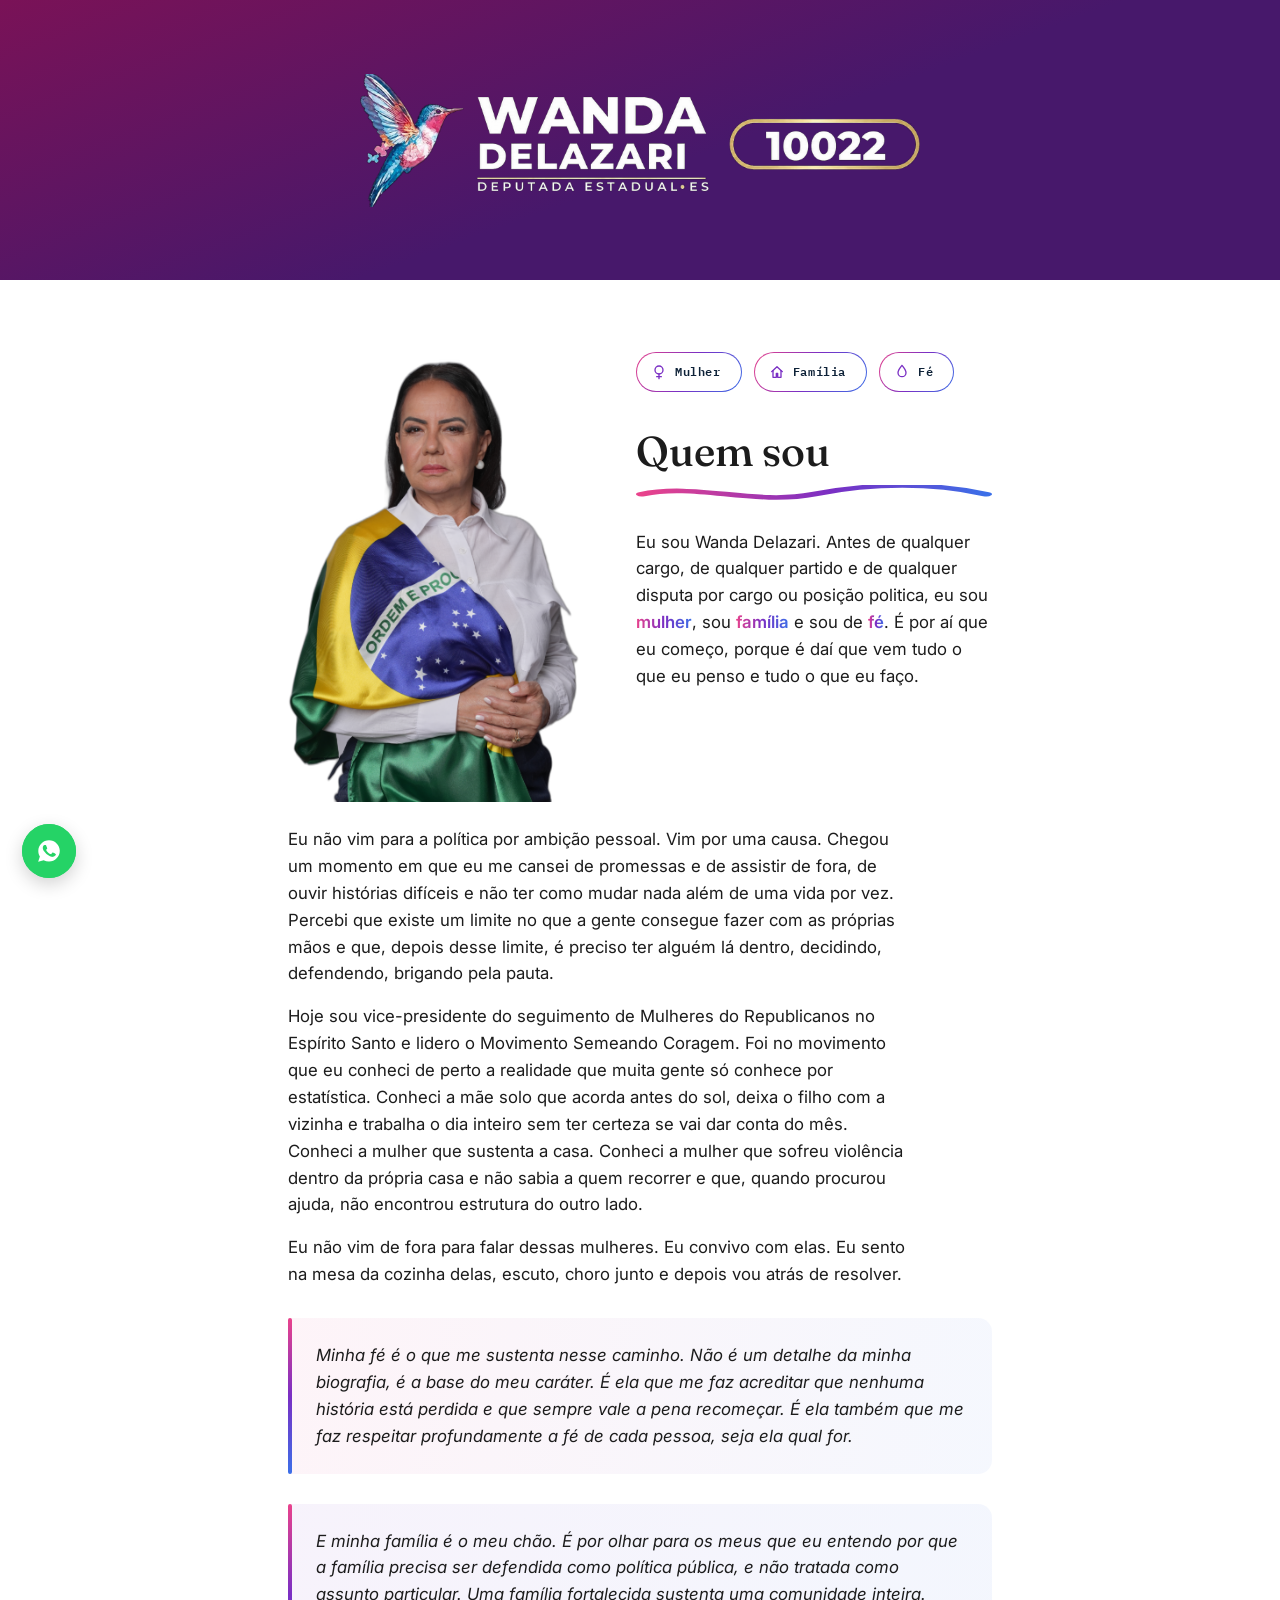
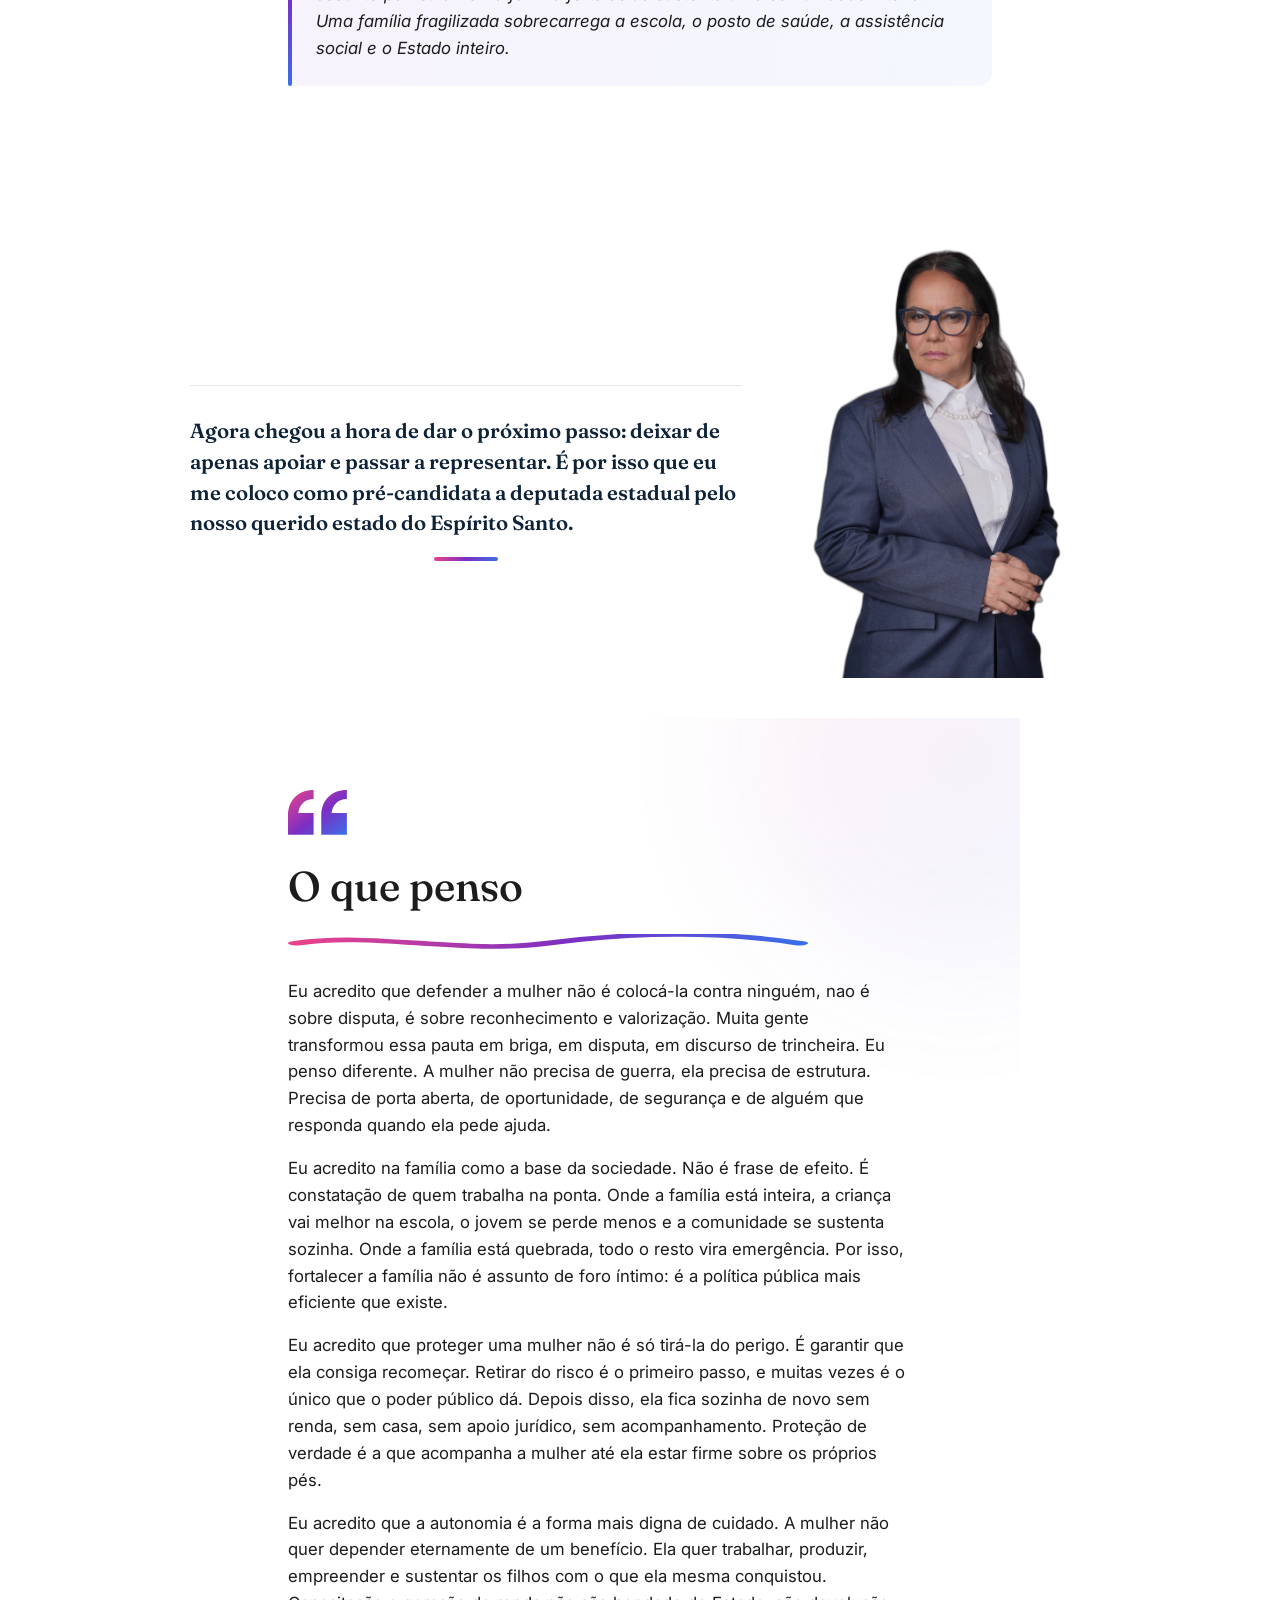
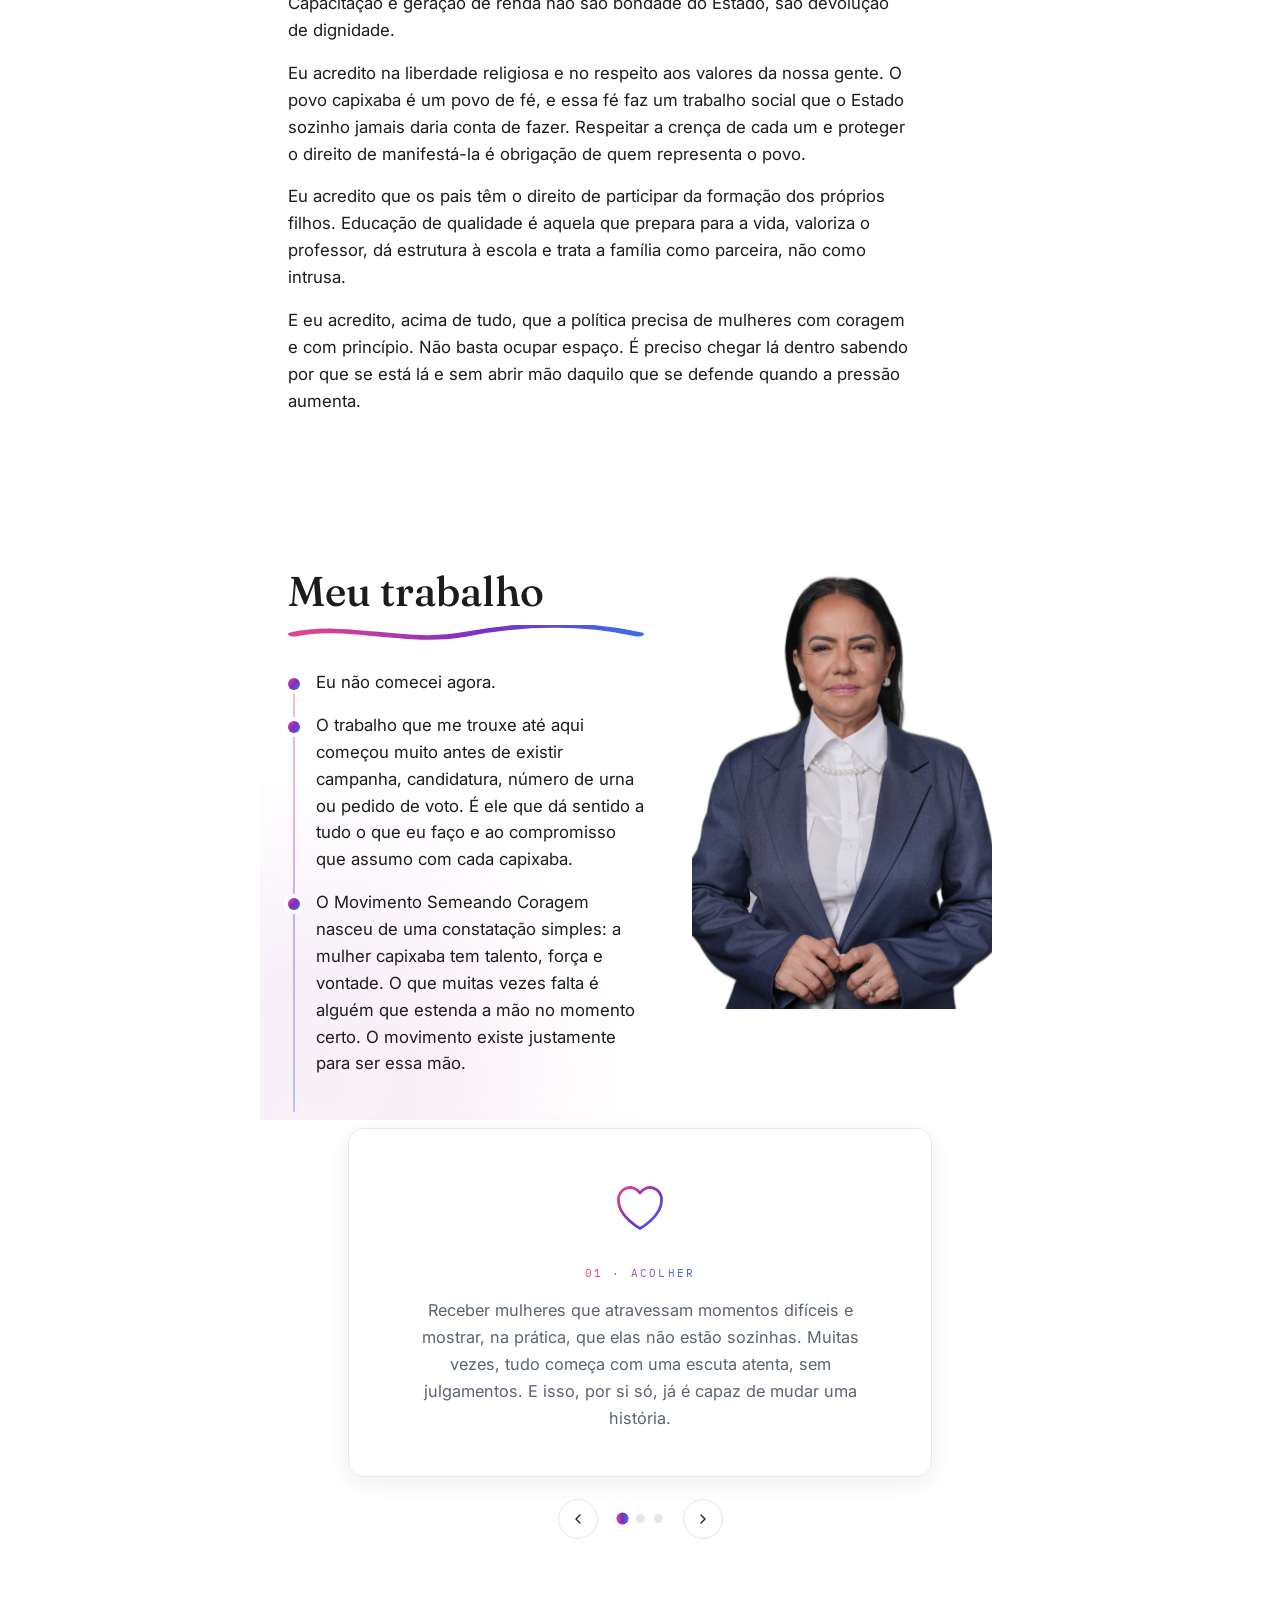
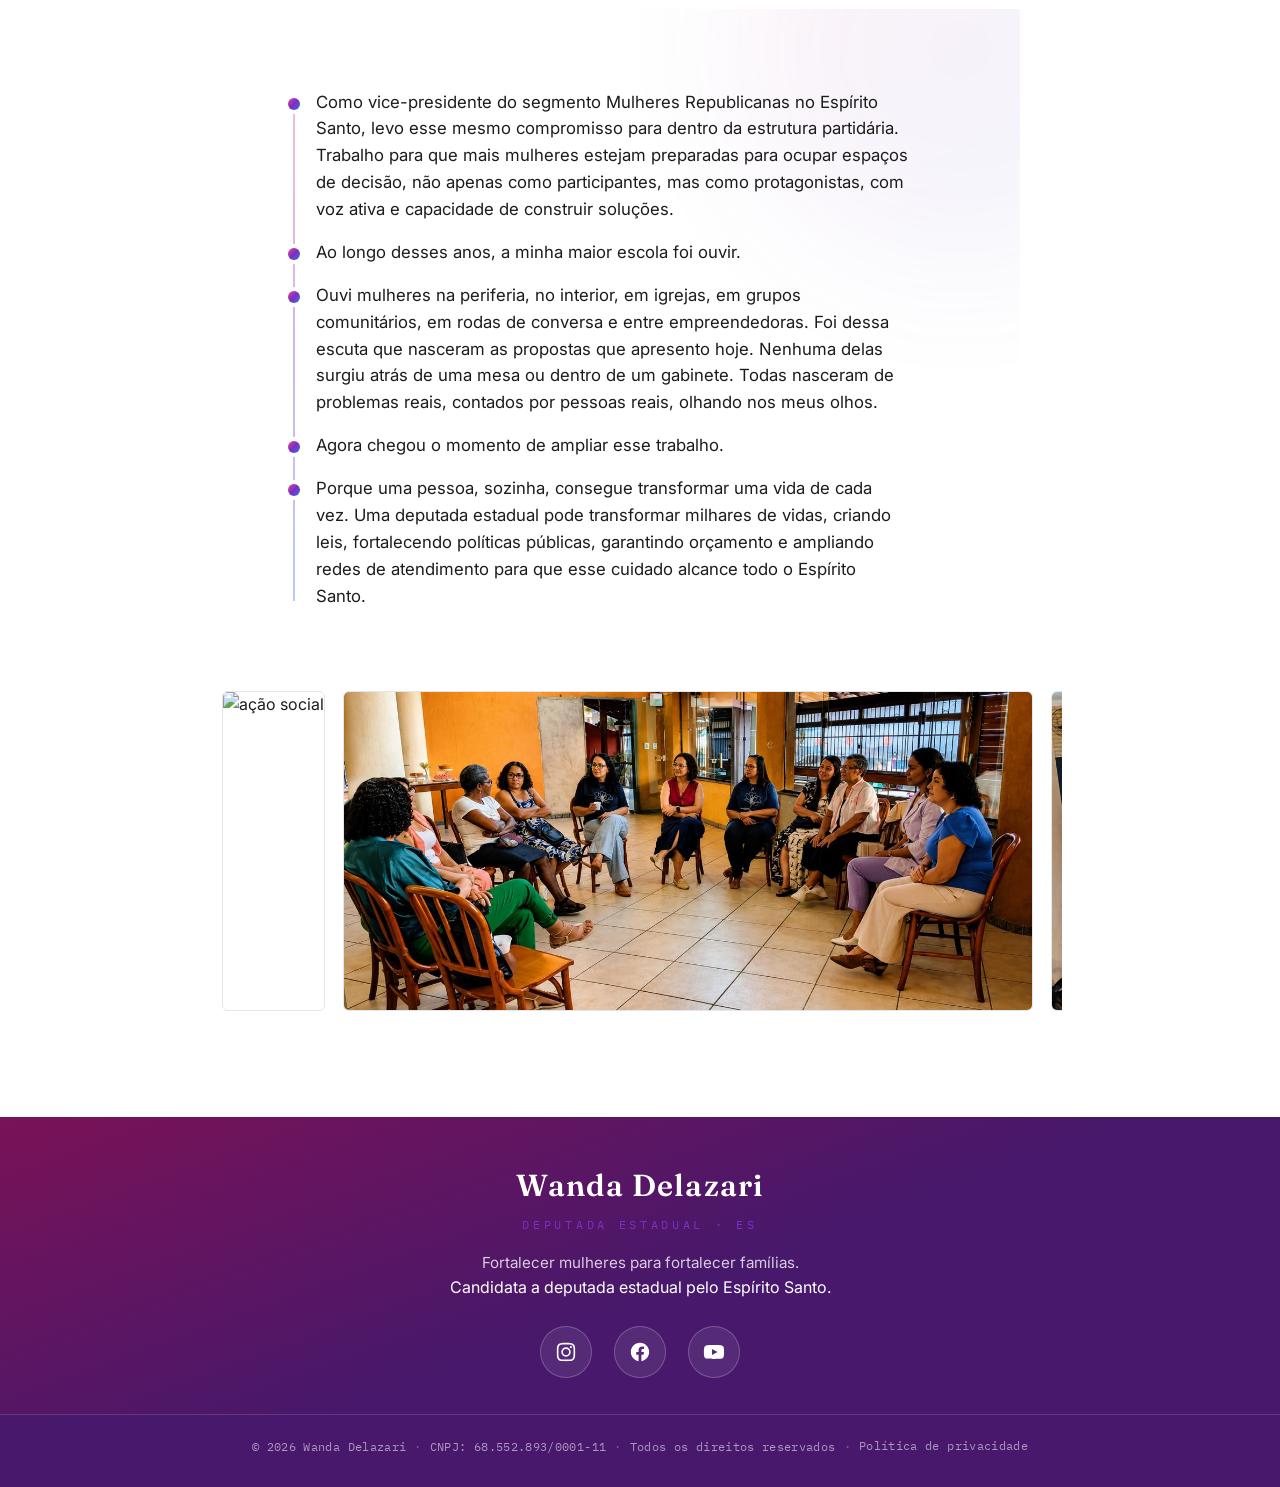
==== commit e1079022: "Add files via upload" ====
--- a/index.html
+++ b/index.html
@@ -535,7 +535,7 @@
     <p class="rodape-texto" id="rodape-texto">
       Fortalecer mulheres para fortalecer famílias.  
     </p>
-      Pré-candidata a deputada estadual pelo Espírito Santo.
+      Candidata a deputada estadual pelo Espírito Santo.
     </p>
     <!-- Rodapé: repete o logo (menor) e traz uma mensagem final de encerramento -->
 
@@ -557,9 +557,12 @@
     <div class="copyright">
       <span>&copy; <span id="ano-atual">2026</span> Wanda Delazari</span>
       <span class="ponto">·</span>
+      <span>CNPJ: 68.552.893/0001-11</span>
+      <span class="ponto">·</span>
       <span>Todos os direitos reservados</span>
       <span class="ponto">·</span>
-      <a href="politica-de-privacidade.html">Política de privacidade</a>
+      <a href="politicaprivacidade.html">Política de privacidade</a>
+
     </div>
     <!-- Linha fina + ano/direitos autorais + link para a página de política de privacidade -->
   </div>
--- a/style.css
+++ b/style.css
@@ -163,6 +163,7 @@
   gap:14px;
   margin-top:18px;
 }
+.carrossel-nav{ display:none; }
 .carrossel-btn{
   width:40px;
   height:40px;
